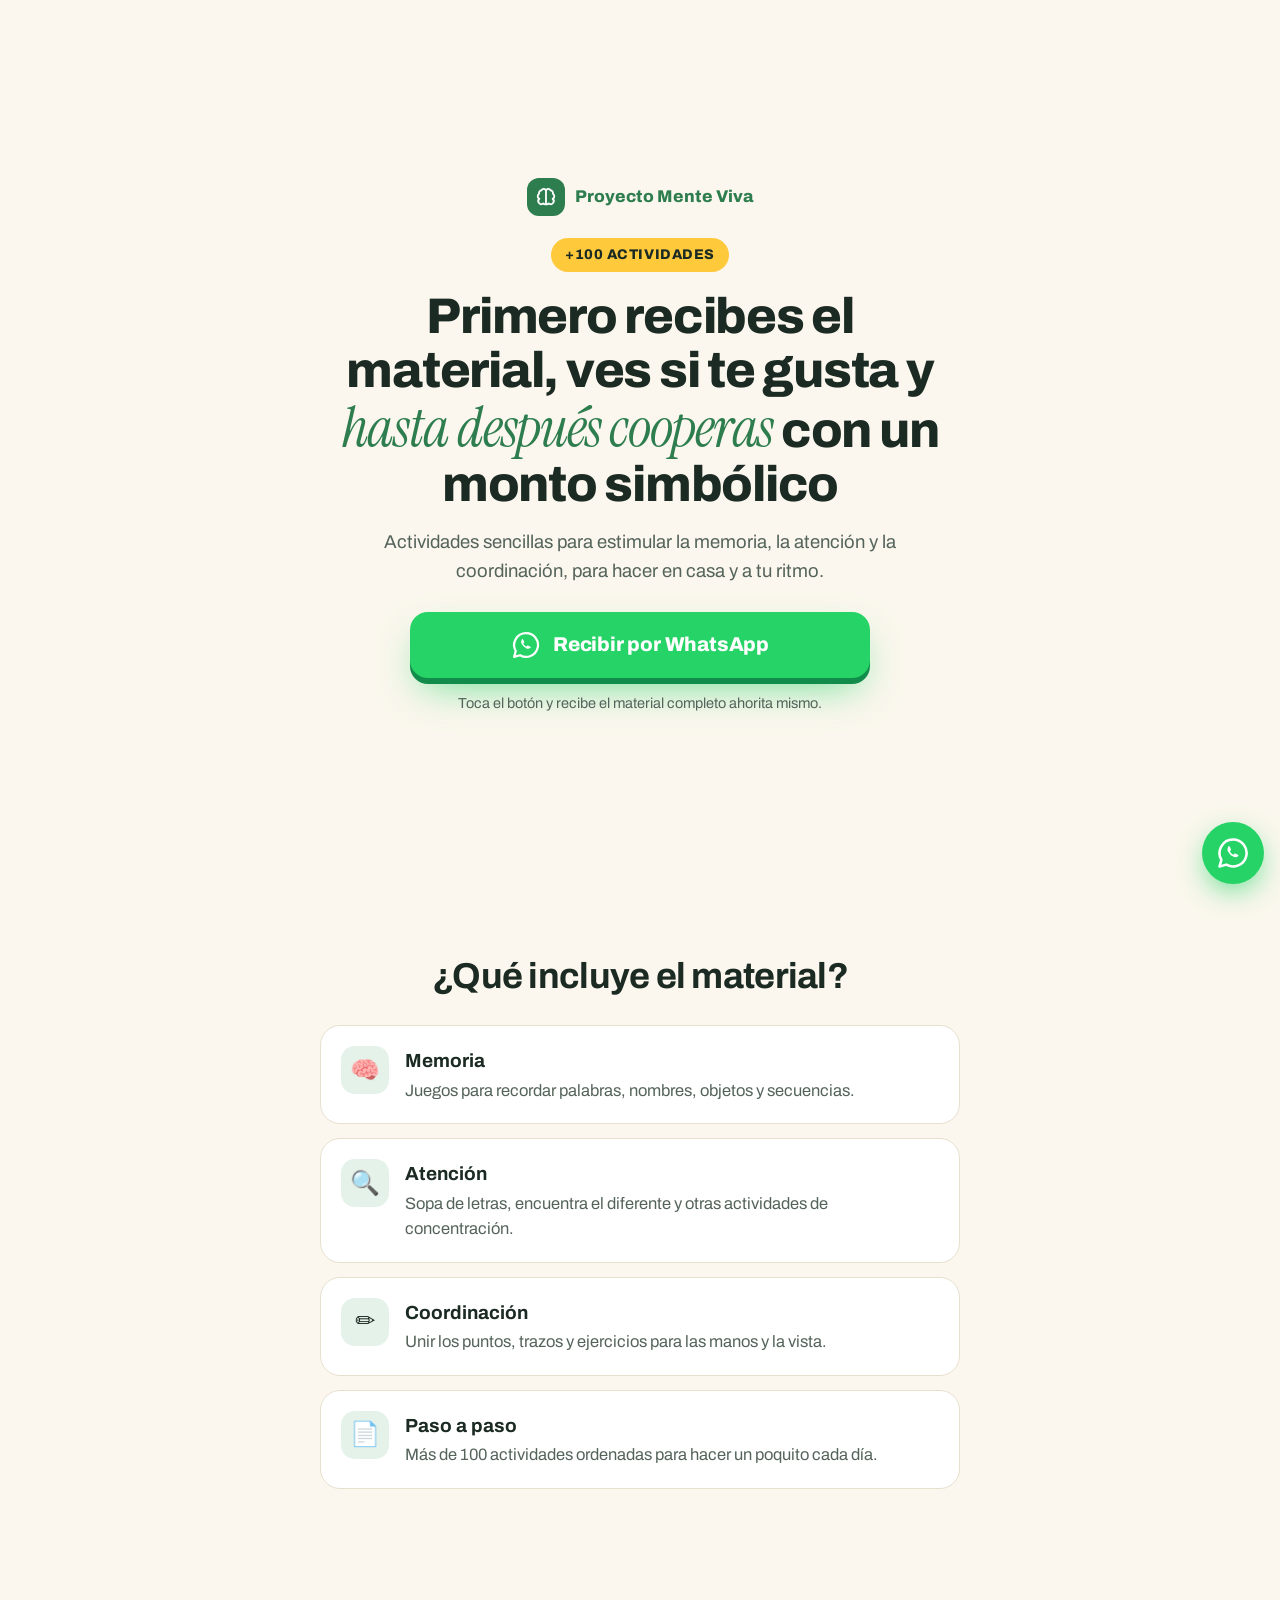
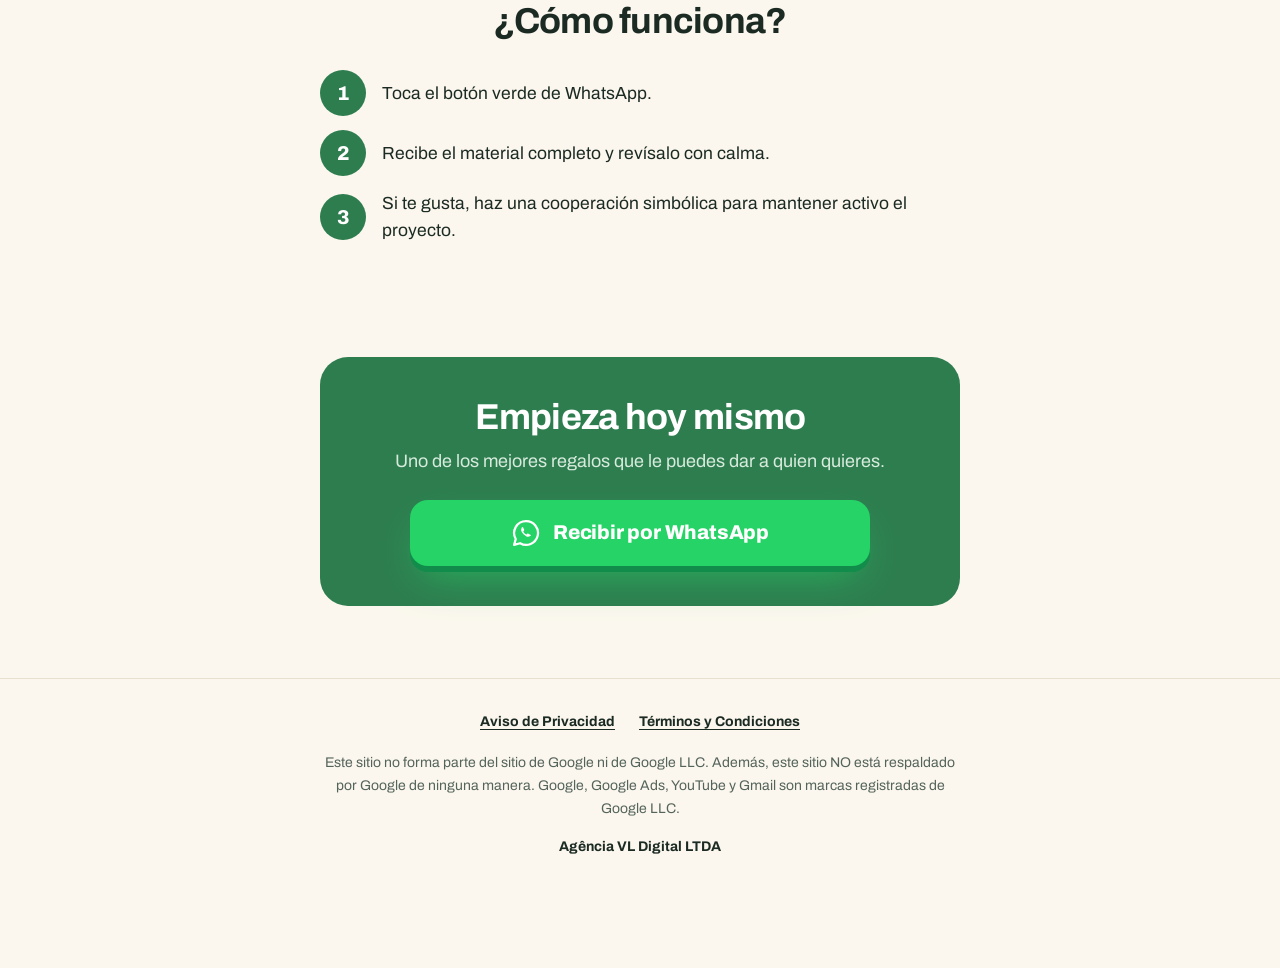
==== index.html @ 85371282 "Add files via upload" ====
<!doctype html>
<html lang="es-MX">
<head>
  <meta charset="utf-8">
  <meta name="viewport" content="width=device-width, initial-scale=1">
  <title>Proyecto Mente Viva — Actividades para mantener la mente activa</title>
  <meta name="description" content="Más de 100 actividades para estimular la memoria, la atención y la coordinación. Letra grande, fácil de imprimir. Recíbelas por WhatsApp.">
  <link rel="preconnect" href="https://fonts.googleapis.com">
  <link rel="preconnect" href="https://fonts.gstatic.com" crossorigin>
  <link href="https://fonts.googleapis.com/css2?family=Archivo:wght@400;600;700;800&family=Instrument+Serif:ital@1&display=swap" rel="stylesheet">
  <link rel="stylesheet" href="style.css">
</head>
<body>
  <main>
    <!-- Apertura: el botón de WhatsApp se ve desde el inicio -->
    <section class="hero">
      <div class="wrap">
        <div class="marca">
          <span class="marca-ico"><svg viewBox="0 0 24 24" fill="none" stroke="#fff" stroke-width="2" stroke-linecap="round" stroke-linejoin="round"><path d="M12 20V5.5A2.5 2.5 0 0 0 7.2 4.6 3 3 0 0 0 4.5 8.5a3 3 0 0 0 .3 5.4A3 3 0 0 0 9 19a2.9 2.9 0 0 0 3 1Zm0 0V5.5a2.5 2.5 0 0 1 4.8-.9 3 3 0 0 1 2.7 3.9 3 3 0 0 1-.3 5.4A3 3 0 0 1 15 19a2.9 2.9 0 0 1-3 1Z"/></svg></span>
          Proyecto Mente Viva
        </div>
        <div><span class="selo">+100 actividades</span></div>
        <h1>Primero recibes el material, ves si te gusta y <em>hasta después cooperas</em> con un monto simbólico</h1>
        <p class="lead">Actividades sencillas para estimular la memoria, la atención y la coordinación, para hacer en casa y a tu ritmo.</p>

        <a class="btn-wa js-wa" href="#">
          <svg viewBox="0 0 24 24" fill="none" aria-hidden="true"><path d="M12 2.5a9.5 9.5 0 0 0-8.2 14.3L2.5 21.5l4.8-1.3A9.5 9.5 0 1 0 12 2.5Z" stroke="#fff" stroke-width="1.8" stroke-linejoin="round"/><path d="M8.6 7.6c.3-.6.8-.6 1.1-.1l.8 1.6c.2.4.1.8-.2 1.1l-.5.5c.5 1.1 1.4 2 2.5 2.5l.5-.5c.3-.3.7-.4 1.1-.2l1.6.8c.5.3.5.8-.1 1.1-.9.6-2 .8-3 .3a8 8 0 0 1-4-4c-.5-1-.3-2.1.2-3Z" fill="#fff"/></svg>
          Recibir por WhatsApp
        </a>
        <p class="btn-nota">Toca el botón y recibe el material completo ahorita mismo.</p>
      </div>
    </section>

    <!-- Qué incluye el material -->
    <section>
      <div class="wrap">
        <h2>¿Qué incluye el material?</h2>
        <div class="lista">
          <div class="item"><div class="item-ico">🧠</div><div><h3>Memoria</h3><p>Juegos para recordar palabras, nombres, objetos y secuencias.</p></div></div>
          <div class="item"><div class="item-ico">🔍</div><div><h3>Atención</h3><p>Sopa de letras, encuentra el diferente y otras actividades de concentración.</p></div></div>
          <div class="item"><div class="item-ico">✏️</div><div><h3>Coordinación</h3><p>Unir los puntos, trazos y ejercicios para las manos y la vista.</p></div></div>
          <div class="item"><div class="item-ico">📄</div><div><h3>Paso a paso</h3><p>Más de 100 actividades ordenadas para hacer un poquito cada día.</p></div></div>
        </div>
      </div>
    </section>

    <!-- Cómo funciona -->
    <section>
      <div class="wrap">
        <h2>¿Cómo funciona?</h2>
        <div class="passos">
          <div class="passo"><p>Toca el botón verde de WhatsApp.</p></div>
          <div class="passo"><p>Recibe el material completo y revísalo con calma.</p></div>
          <div class="passo"><p>Si te gusta, haz una cooperación simbólica para mantener activo el proyecto.</p></div>
        </div>
      </div>
    </section>

    <!-- Llamado final -->
    <section class="final">
      <div class="wrap">
        <div class="box">
          <h2>Empieza hoy mismo</h2>
          <p>Uno de los mejores regalos que le puedes dar a quien quieres.</p>
          <a class="btn-wa js-wa" href="#">
            <svg viewBox="0 0 24 24" fill="none" aria-hidden="true"><path d="M12 2.5a9.5 9.5 0 0 0-8.2 14.3L2.5 21.5l4.8-1.3A9.5 9.5 0 1 0 12 2.5Z" stroke="#fff" stroke-width="1.8" stroke-linejoin="round"/><path d="M8.6 7.6c.3-.6.8-.6 1.1-.1l.8 1.6c.2.4.1.8-.2 1.1l-.5.5c.5 1.1 1.4 2 2.5 2.5l.5-.5c.3-.3.7-.4 1.1-.2l1.6.8c.5.3.5.8-.1 1.1-.9.6-2 .8-3 .3a8 8 0 0 1-4-4c-.5-1-.3-2.1.2-3Z" fill="#fff"/></svg>
            Recibir por WhatsApp
          </a>
        </div>
      </div>
    </section>
  </main>

  <footer>
    <div class="wrap">
      <div class="links">
        <a href="aviso-de-privacidad/index.html">Aviso de Privacidad</a>
        <a href="terminos-y-condiciones/index.html">Términos y Condiciones</a>
      </div>
      <p class="aviso">Este sitio no forma parte del sitio de Google ni de Google LLC. Además, este sitio NO está respaldado por Google de ninguna manera. Google, Google Ads, YouTube y Gmail son marcas registradas de Google LLC.</p>
      <p class="empresa">Agência VL Digital LTDA</p>
    </div>
  </footer>

  <a class="wa-float js-wa" href="#" aria-label="Escríbenos por WhatsApp">
    <svg viewBox="0 0 24 24" fill="none" aria-hidden="true"><path d="M12 2.5a9.5 9.5 0 0 0-8.2 14.3L2.5 21.5l4.8-1.3A9.5 9.5 0 1 0 12 2.5Z" stroke="#fff" stroke-width="1.8" stroke-linejoin="round"/><path d="M8.6 7.6c.3-.6.8-.6 1.1-.1l.8 1.6c.2.4.1.8-.2 1.1l-.5.5c.5 1.1 1.4 2 2.5 2.5l.5-.5c.3-.3.7-.4 1.1-.2l1.6.8c.5.3.5.8-.1 1.1-.9.6-2 .8-3 .3a8 8 0 0 1-4-4c-.5-1-.3-2.1.2-3Z" fill="#fff"/></svg>
  </a>

  <script>
    // Número de WhatsApp (55 = Brasil, 47 = lada). Para cambiarlo, edita solo esta línea.
    var WHATSAPP = "554797383678";
    var MENSAGEM = "¡Hola! Quiero recibir las actividades del Proyecto Mente Viva.";
    var link = "https://wa.me/" + WHATSAPP + "?text=" + encodeURIComponent(MENSAGEM);
    document.querySelectorAll(".js-wa").forEach(function (a) {
      a.href = link; a.target = "_blank"; a.rel = "noopener";
    });
  </script>
</body>
</html>
---- style.css ----
/* Projeto Mente Viva — estilo do site */
:root {
  --bg: #FBF7EE;
  --card: #FFFFFF;
  --ink: #1B2A22;
  --soft: #55645B;
  --line: #E8E0CF;
  --green: #2E7D4F;
  --yellow: #FFC93C;
  --wa: #25D366;
  --wa-dark: #128C4A;
}

* { box-sizing: border-box; margin: 0; padding: 0; }
body {
  background: var(--bg);
  color: var(--ink);
  font-family: "Archivo", system-ui, sans-serif;
  font-size: 18px;
  line-height: 1.55;
  -webkit-font-smoothing: antialiased;
}
a { color: inherit; text-decoration: none; }
.wrap { width: 100%; max-width: 680px; margin: 0 auto; padding: 0 20px; }

/* Abertura: o botão aparece logo de cara */
.hero { min-height: 100svh; display: flex; align-items: center; padding: 28px 0 36px; text-align: center; }
.marca { display: inline-flex; align-items: center; gap: 10px; font-weight: 800; font-size: 17px; color: var(--green); margin-bottom: 22px; }
.marca-ico { width: 38px; height: 38px; border-radius: 12px; background: var(--green); display: grid; place-items: center; }
.marca-ico svg { width: 22px; height: 22px; }
.selo { display: inline-block; background: var(--yellow); color: var(--ink); font-weight: 800; font-size: 14px; letter-spacing: .04em; text-transform: uppercase; padding: 6px 14px; border-radius: 999px; margin-bottom: 18px; }
h1 { font-size: clamp(32px, 8.4vw, 50px); line-height: 1.08; letter-spacing: -0.025em; font-weight: 800; }
h1 em { font-family: "Instrument Serif", Georgia, serif; font-weight: 400; color: var(--green); font-size: 1.12em; }
.lead { font-size: 18.5px; color: var(--soft); margin: 16px auto 26px; max-width: 520px; }

.btn-wa {
  display: flex; align-items: center; justify-content: center; gap: 12px;
  width: 100%; max-width: 460px; margin: 0 auto; min-height: 66px; padding: 14px 24px;
  border-radius: 18px; background: var(--wa); color: #fff;
  font-weight: 800; font-size: 20px; letter-spacing: -0.01em;
  box-shadow: 0 6px 0 var(--wa-dark), 0 18px 40px -12px rgba(37, 211, 102, .7);
  transition: transform .15s, box-shadow .15s;
  animation: chama 2.4s ease-in-out infinite;
}
.btn-wa:hover { transform: translateY(-2px); }
.btn-wa:active { transform: translateY(4px); box-shadow: 0 2px 0 var(--wa-dark); }
.btn-wa svg { width: 30px; height: 30px; flex: none; }
@keyframes chama { 0%, 100% { transform: scale(1); } 50% { transform: scale(1.03); } }
.btn-nota { font-size: 14.5px; color: var(--soft); margin-top: 14px; }

.chips { display: flex; flex-wrap: wrap; justify-content: center; gap: 8px; margin-top: 24px; }
.chips span { background: var(--card); border: 1px solid var(--line); border-radius: 999px; padding: 7px 14px; font-size: 15px; font-weight: 600; }
.chips b { color: var(--green); }

/* Blocos de baixo */
section { padding: 56px 0; }
h2 { font-size: clamp(26px, 6vw, 36px); line-height: 1.15; letter-spacing: -0.02em; text-align: center; margin-bottom: 28px; }
.lista { display: grid; gap: 14px; }
.item { display: flex; gap: 16px; align-items: flex-start; background: var(--card); border: 1px solid var(--line); border-radius: 20px; padding: 20px; }
.item-ico { width: 48px; height: 48px; border-radius: 14px; background: #E5F2E9; display: grid; place-items: center; flex: none; font-size: 24px; }
.item h3 { font-size: 19px; margin-bottom: 2px; }
.item p { color: var(--soft); font-size: 16.5px; }

.passos { counter-reset: p; display: grid; gap: 14px; }
.passo { display: flex; gap: 16px; align-items: center; }
.passo::before { counter-increment: p; content: counter(p); width: 46px; height: 46px; border-radius: 50%; background: var(--green); color: #fff; font-weight: 800; font-size: 20px; display: grid; place-items: center; flex: none; }
.passo p { font-size: 17.5px; }

.final { text-align: center; padding-bottom: 72px; }
.final .box { background: var(--green); color: #fff; border-radius: 28px; padding: 40px 22px; }
.final h2 { color: #fff; margin-bottom: 10px; }
.final p { color: #D7EBDD; margin-bottom: 24px; }

/* Rodapé */
footer { border-top: 1px solid var(--line); padding: 32px 0 110px; font-size: 14px; color: var(--soft); text-align: center; }
.links { display: flex; justify-content: center; flex-wrap: wrap; gap: 8px 24px; margin-bottom: 18px; }
.links a { color: var(--ink); font-weight: 700; text-decoration: underline; text-underline-offset: 3px; }
.aviso { line-height: 1.65; margin-bottom: 16px; }
.empresa { color: var(--ink); font-weight: 700; }

/* Botão flutuante */
.wa-float { position: fixed; right: 16px; bottom: 16px; z-index: 10; width: 62px; height: 62px; border-radius: 50%; background: var(--wa); display: grid; place-items: center; box-shadow: 0 10px 30px -6px rgba(37, 211, 102, .8); }
.wa-float svg { width: 34px; height: 34px; }

/* Páginas de texto */
.doc { padding: 36px 0 60px; }
.voltar { display: inline-block; color: var(--green); font-weight: 700; margin-bottom: 24px; }
.doc h1 { font-size: clamp(30px, 7vw, 42px); margin-bottom: 6px; }
.doc .data { color: var(--soft); font-size: 15px; margin-bottom: 30px; }
.doc h2 { text-align: left; font-size: 21px; margin: 32px 0 10px; }
.doc p, .doc li { font-size: 16.5px; color: #33423A; margin-bottom: 12px; }
.doc ul { padding-left: 22px; }
.doc .link { color: var(--green); font-weight: 700; text-decoration: underline; }

@media (prefers-reduced-motion: reduce) { .btn-wa { animation: none; } }
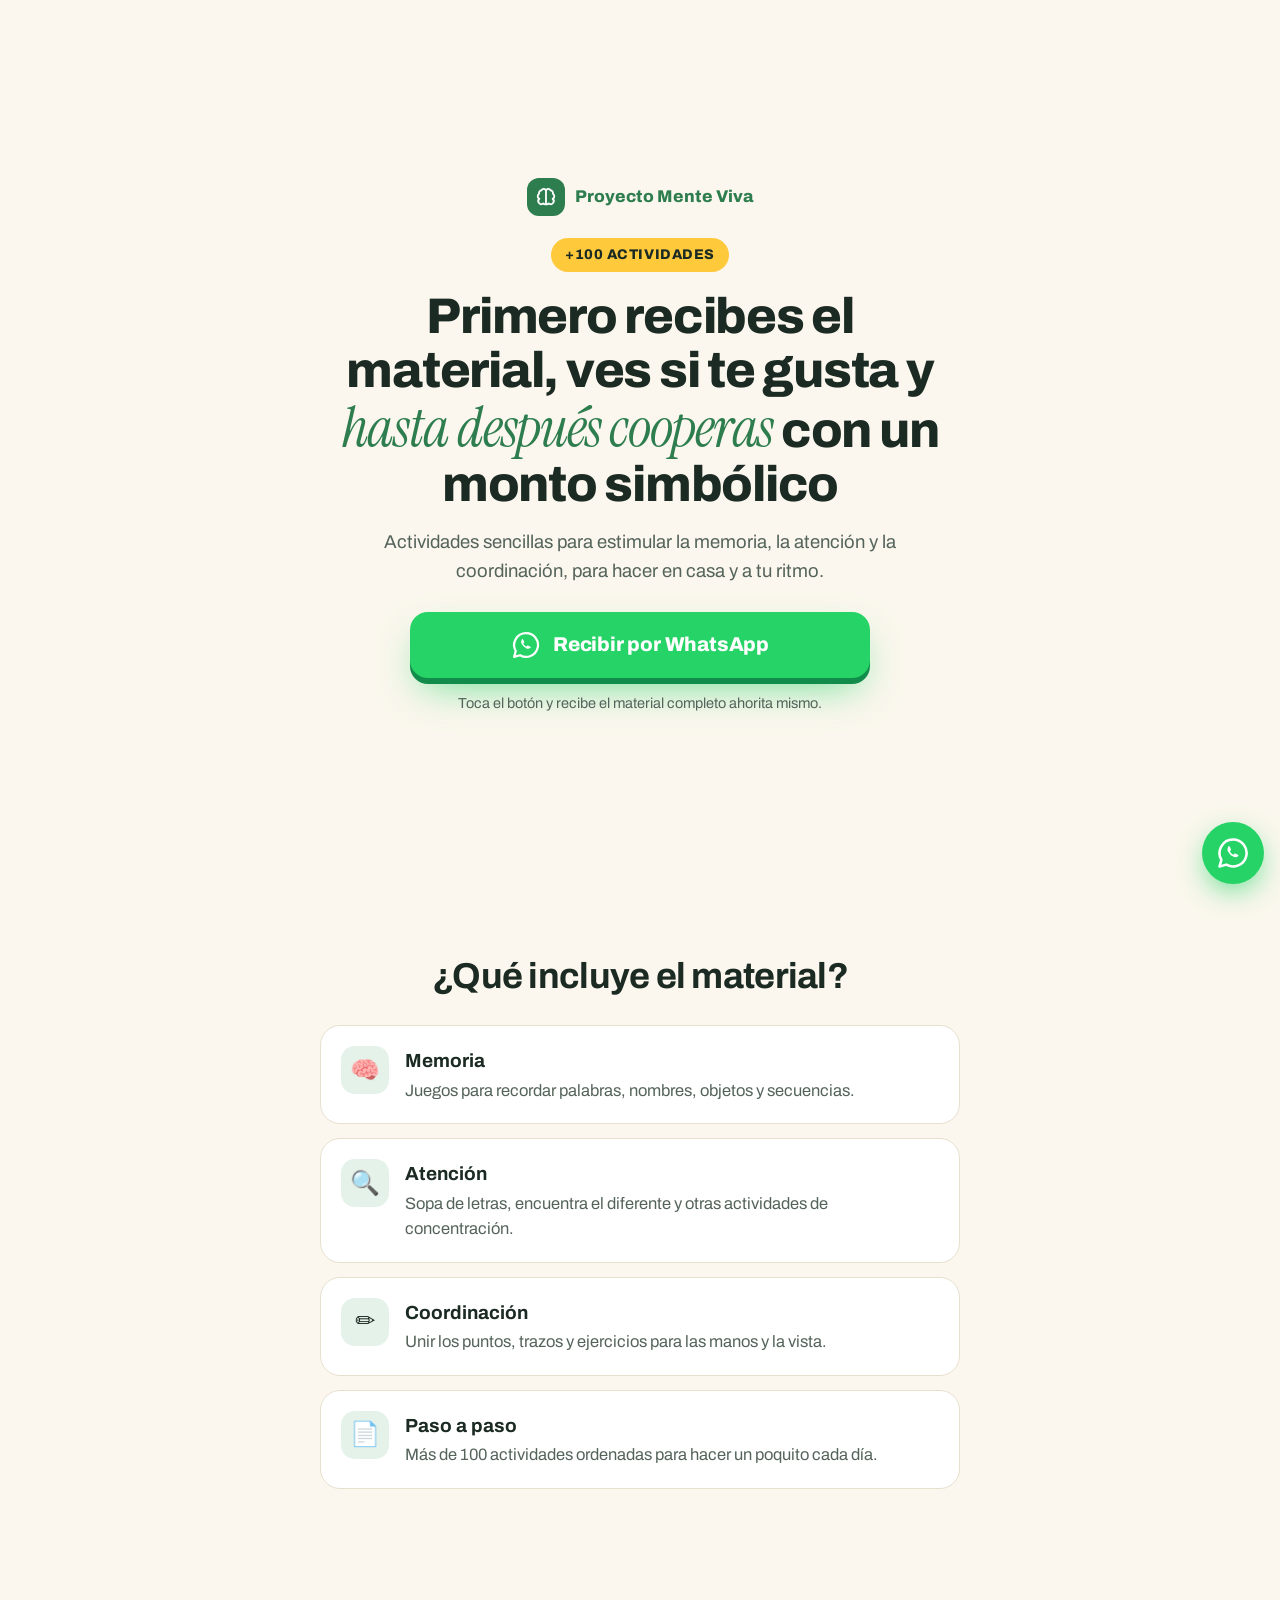
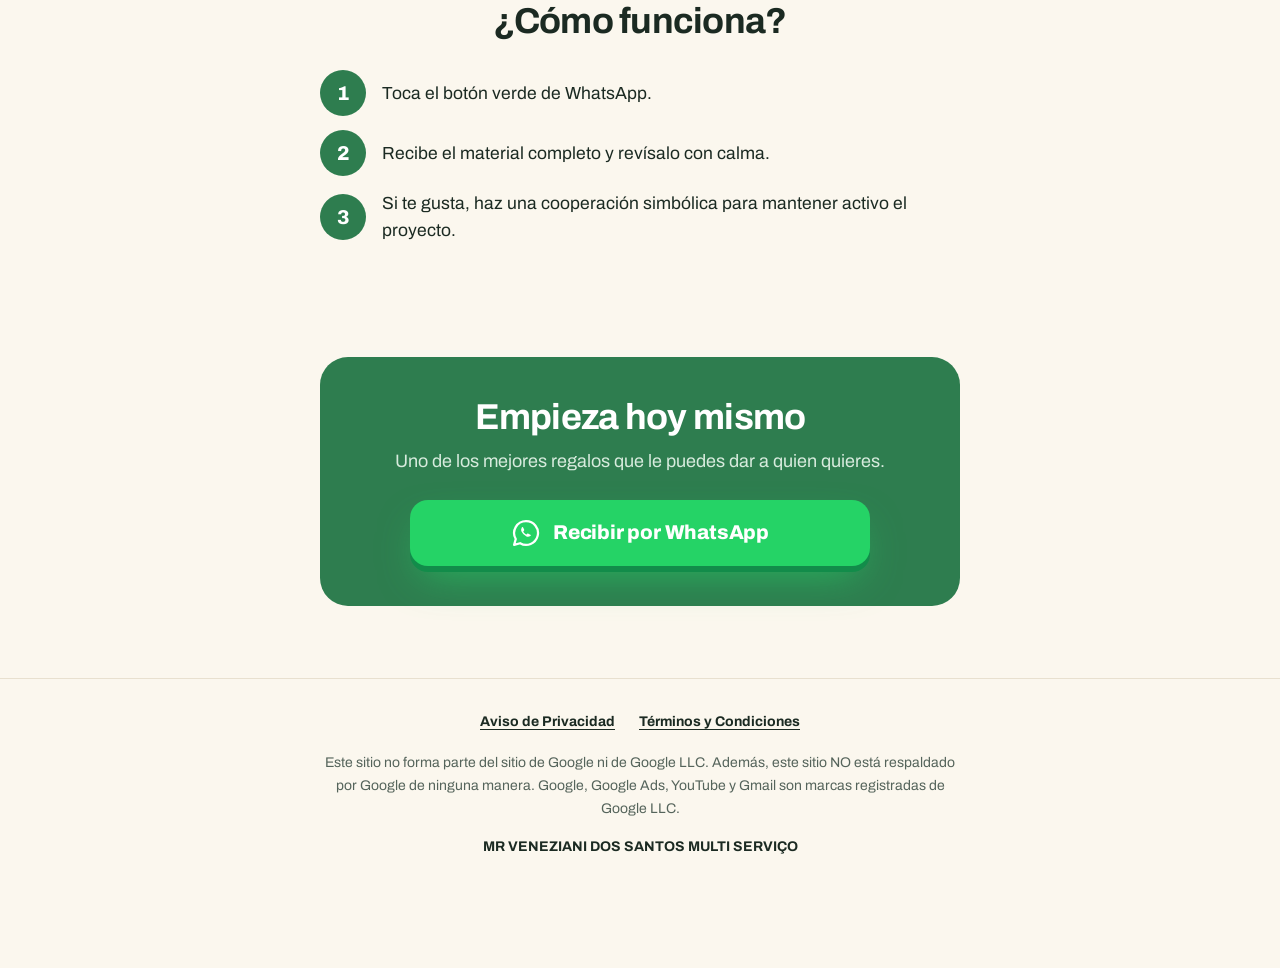
==== commit f4974706: "index.html" ====
--- a/index.html
+++ b/index.html
@@ -78,7 +78,7 @@
         <a href="terminos-y-condiciones/index.html">Términos y Condiciones</a>
       </div>
       <p class="aviso">Este sitio no forma parte del sitio de Google ni de Google LLC. Además, este sitio NO está respaldado por Google de ninguna manera. Google, Google Ads, YouTube y Gmail son marcas registradas de Google LLC.</p>
-      <p class="empresa">Agência VL Digital LTDA</p>
+      <p class="empresa">MR VENEZIANI DOS SANTOS MULTI SERVIÇO</p>
     </div>
   </footer>
 
